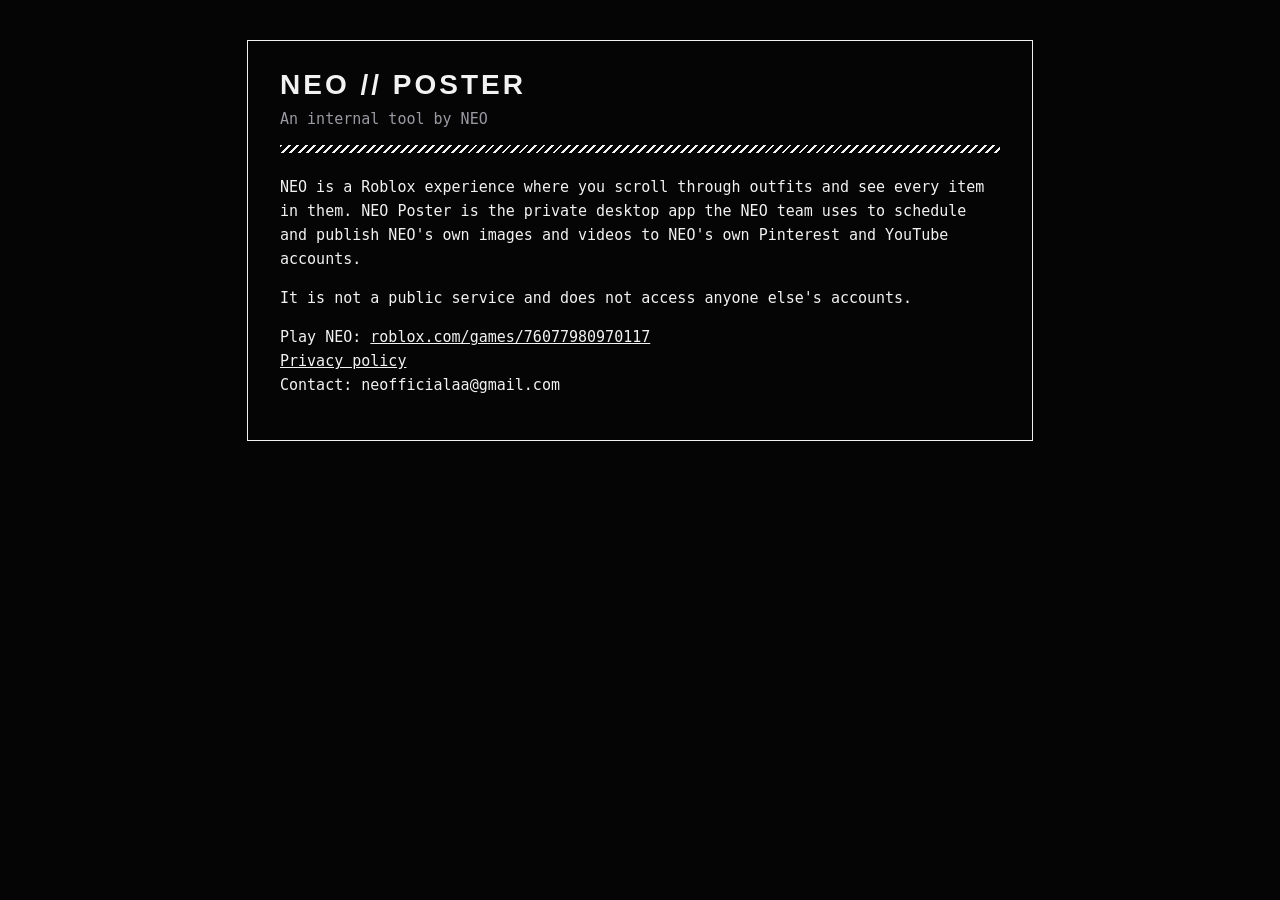
==== index.html @ d40787cd "Create index.html" ====
<!doctype html>
<html lang="en">
<head>
<meta charset="utf-8">
<meta name="viewport" content="width=device-width, initial-scale=1">
<title>NEO Poster</title>
<style>
body{margin:0;background:#050506;color:#f2f2f2;font:15px/1.6 Consolas,"Cascadia Mono",monospace;padding:40px 20px}
.box{max-width:720px;margin:0 auto;border:1.5px solid #f2f2f2;padding:28px 32px}
h1{font:600 28px Bahnschrift,"Segoe UI",sans-serif;letter-spacing:3px;margin:0 0 6px}
.hatch{height:8px;background:repeating-linear-gradient(135deg,#f2f2f2 0 2px,transparent 2px 6px);margin:14px 0 22px}
a{color:#f2f2f2}
.mut{color:#9a9aa2}
</style>
</head>
<body>
<div class="box">
  <h1>NEO // POSTER</h1>
  <div class="mut">An internal tool by NEO</div>
  <div class="hatch"></div>
  <p>NEO is a Roblox experience where you scroll through outfits and see every item in them.
  NEO Poster is the private desktop app the NEO team uses to schedule and publish NEO's own
  images and videos to NEO's own Pinterest and YouTube accounts.</p>
  <p>It is not a public service and does not access anyone else's accounts.</p>
  <p>Play NEO: <a href="https://www.roblox.com/games/76077980970117">roblox.com/games/76077980970117</a><br>
  <a href="privacy/">Privacy policy</a><br>
  Contact: neofficialaa@gmail.com</p>
</div>
</body>
</html>
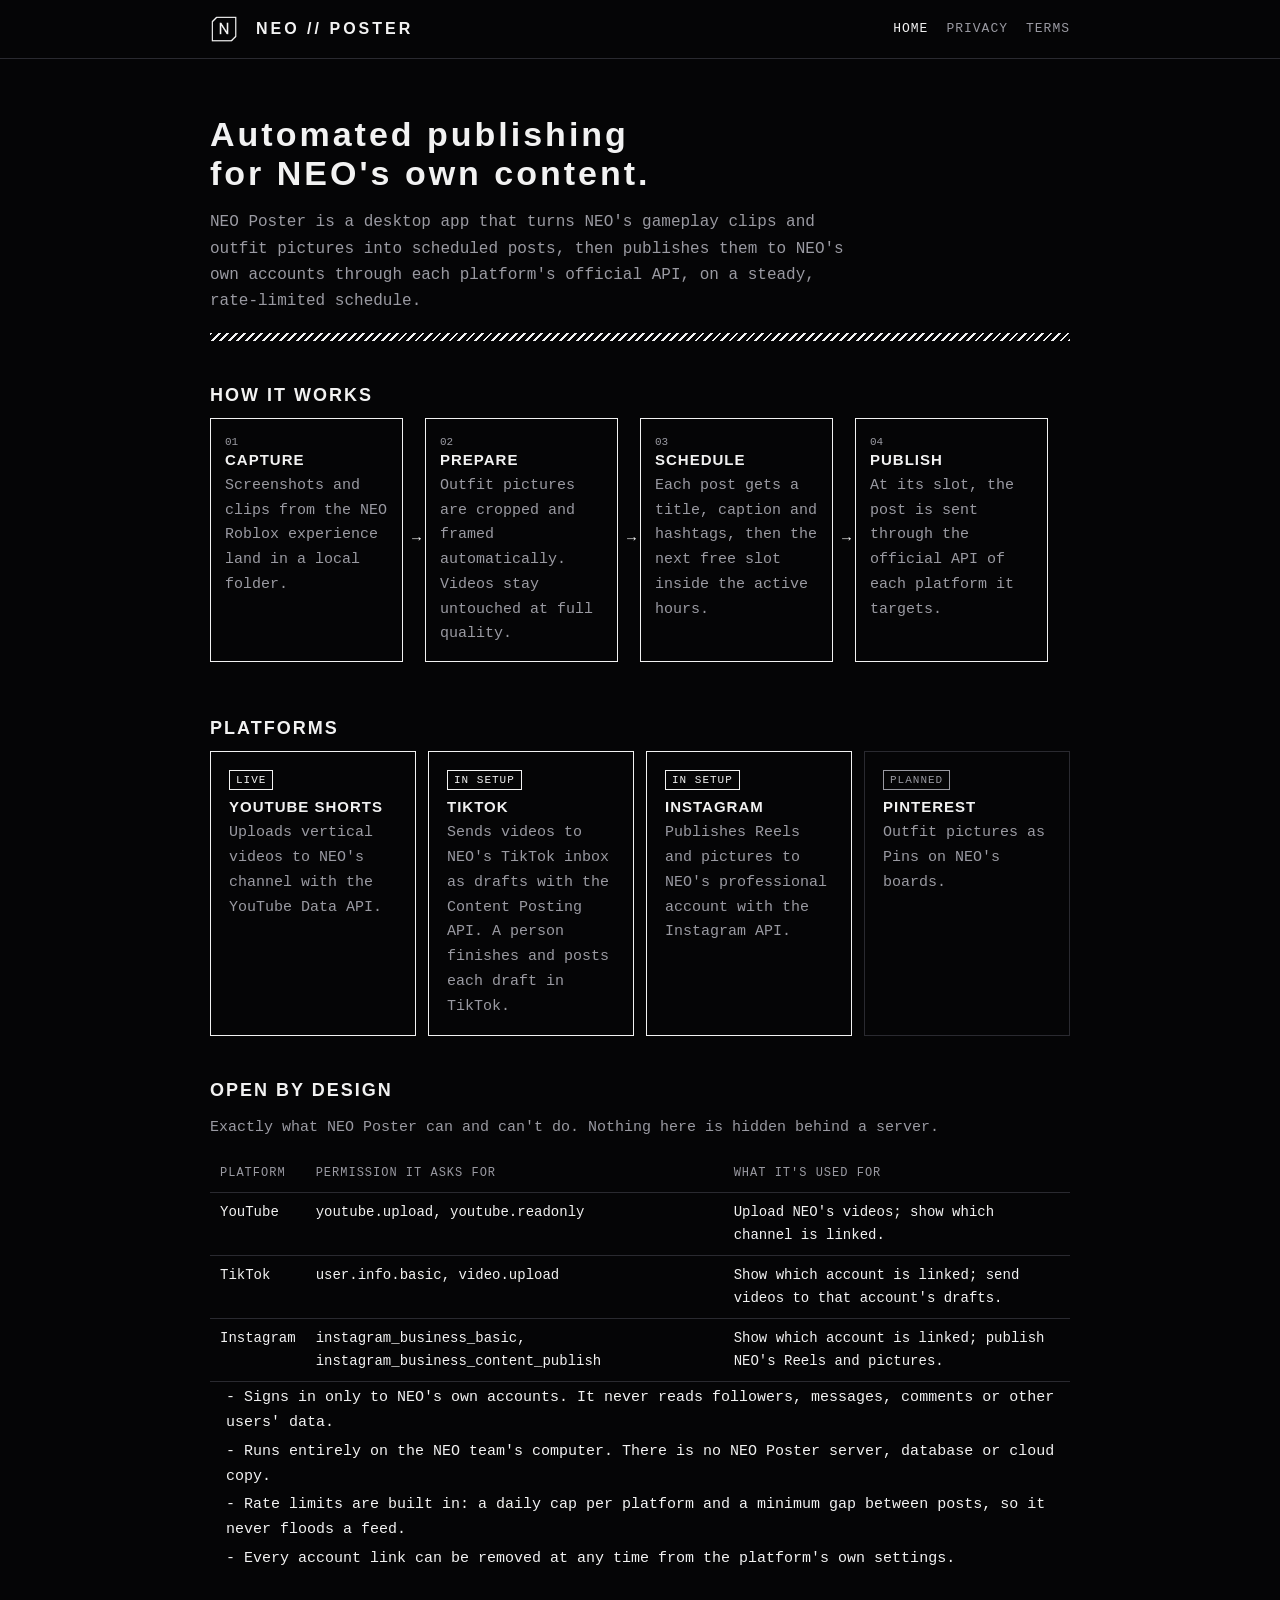
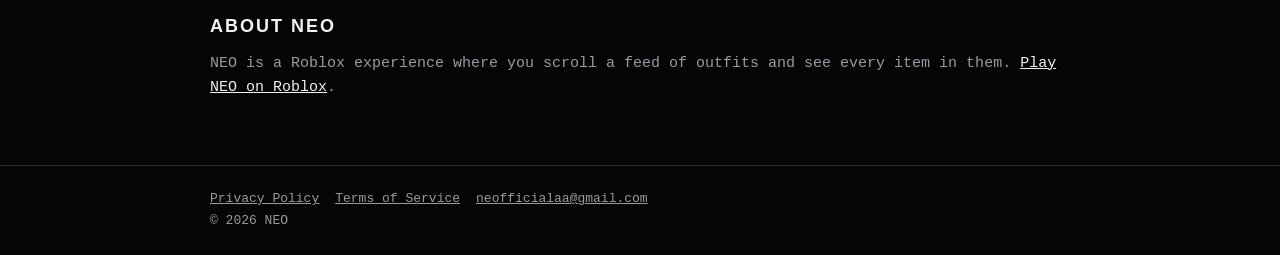
==== commit 0d7bbce2: "Rebuild site: home, terms, privacy update, TikTok verification" ====
--- a/index.html
+++ b/index.html
@@ -4,27 +4,54 @@
 <meta charset="utf-8">
 <meta name="viewport" content="width=device-width, initial-scale=1">
 <title>NEO Poster</title>
-<style>
-body{margin:0;background:#050506;color:#f2f2f2;font:15px/1.6 Consolas,"Cascadia Mono",monospace;padding:40px 20px}
-.box{max-width:720px;margin:0 auto;border:1.5px solid #f2f2f2;padding:28px 32px}
-h1{font:600 28px Bahnschrift,"Segoe UI",sans-serif;letter-spacing:3px;margin:0 0 6px}
-.hatch{height:8px;background:repeating-linear-gradient(135deg,#f2f2f2 0 2px,transparent 2px 6px);margin:14px 0 22px}
-a{color:#f2f2f2}
-.mut{color:#9a9aa2}
-</style>
+<meta name="description" content="NEO Poster is NEO's desktop tool for scheduling and publishing its own videos and images to its own social accounts.">
+<link rel="icon" href="icon.png">
+<link rel="stylesheet" href="style.css">
 </head>
 <body>
-<div class="box">
-  <h1>NEO // POSTER</h1>
-  <div class="mut">An internal tool by NEO</div>
+<nav><div class="wrap"><img src="icon.png" alt=""><b>NEO // POSTER</b>
+  <a href="./" class="on">HOME</a><a href="privacy/">PRIVACY</a><a href="terms/">TERMS</a></div></nav>
+
+<main class="wrap">
+  <h1>Automated publishing<br>for NEO's own content.</h1>
+  <p class="lead mut">NEO Poster is a desktop app that turns NEO's gameplay clips and outfit pictures into scheduled posts,
+  then publishes them to NEO's own accounts through each platform's official API, on a steady, rate-limited schedule.</p>
   <div class="hatch"></div>
-  <p>NEO is a Roblox experience where you scroll through outfits and see every item in them.
-  NEO Poster is the private desktop app the NEO team uses to schedule and publish NEO's own
-  images and videos to NEO's own Pinterest and YouTube accounts.</p>
-  <p>It is not a public service and does not access anyone else's accounts.</p>
-  <p>Play NEO: <a href="https://www.roblox.com/games/76077980970117">roblox.com/games/76077980970117</a><br>
-  <a href="privacy/">Privacy policy</a><br>
-  Contact: neofficialaa@gmail.com</p>
-</div>
+
+  <h2>HOW IT WORKS</h2>
+  <div class="flow">
+    <div class="step"><div class="n">01</div><h3>CAPTURE</h3><span class="mut">Screenshots and clips from the NEO Roblox experience land in a local folder.</span></div>
+    <div class="step"><div class="n">02</div><h3>PREPARE</h3><span class="mut">Outfit pictures are cropped and framed automatically. Videos stay untouched at full quality.</span></div>
+    <div class="step"><div class="n">03</div><h3>SCHEDULE</h3><span class="mut">Each post gets a title, caption and hashtags, then the next free slot inside the active hours.</span></div>
+    <div class="step"><div class="n">04</div><h3>PUBLISH</h3><span class="mut">At its slot, the post is sent through the official API of each platform it targets.</span></div>
+  </div>
+
+  <h2>PLATFORMS</h2>
+  <div class="grid">
+    <div class="card"><span class="tag">LIVE</span><h3>YOUTUBE SHORTS</h3><span class="mut">Uploads vertical videos to NEO's channel with the YouTube Data API.</span></div>
+    <div class="card"><span class="tag">IN SETUP</span><h3>TIKTOK</h3><span class="mut">Sends videos to NEO's TikTok inbox as drafts with the Content Posting API. A person finishes and posts each draft in TikTok.</span></div>
+    <div class="card"><span class="tag">IN SETUP</span><h3>INSTAGRAM</h3><span class="mut">Publishes Reels and pictures to NEO's professional account with the Instagram API.</span></div>
+    <div class="card dim"><span class="tag dim">PLANNED</span><h3>PINTEREST</h3><span class="mut">Outfit pictures as Pins on NEO's boards.</span></div>
+  </div>
+
+  <h2>OPEN BY DESIGN</h2>
+  <p class="mut">Exactly what NEO Poster can and can't do. Nothing here is hidden behind a server.</p>
+  <table>
+    <tr><th>PLATFORM</th><th>PERMISSION IT ASKS FOR</th><th>WHAT IT'S USED FOR</th></tr>
+    <tr><td>YouTube</td><td>youtube.upload, youtube.readonly</td><td>Upload NEO's videos; show which channel is linked.</td></tr>
+    <tr><td>TikTok</td><td>user.info.basic, video.upload</td><td>Show which account is linked; send videos to that account's drafts.</td></tr>
+    <tr><td>Instagram</td><td>instagram_business_basic, instagram_business_content_publish</td><td>Show which account is linked; publish NEO's Reels and pictures.</td></tr>
+  </table>
+  <p class="li">Signs in only to NEO's own accounts. It never reads followers, messages, comments or other users' data.</p>
+  <p class="li">Runs entirely on the NEO team's computer. There is no NEO Poster server, database or cloud copy.</p>
+  <p class="li">Rate limits are built in: a daily cap per platform and a minimum gap between posts, so it never floods a feed.</p>
+  <p class="li">Every account link can be removed at any time from the platform's own settings.</p>
+
+  <h2>ABOUT NEO</h2>
+  <p class="mut">NEO is a Roblox experience where you scroll a feed of outfits and see every item in them.
+  <a href="https://www.roblox.com/games/76077980970117">Play NEO on Roblox</a>.</p>
+</main>
+
+<footer><div class="wrap"><a href="privacy/">Privacy Policy</a><a href="terms/">Terms of Service</a><a href="mailto:neofficialaa@gmail.com">neofficialaa@gmail.com</a><br>&copy; 2026 NEO</div></footer>
 </body>
 </html>
--- a/style.css
+++ b/style.css
@@ -0,0 +1,34 @@
+:root{--fg:#f2f2f2;--mut:#9a9aa2;--bg:#050506;--line:#2a2a30}
+*{box-sizing:border-box}
+body{margin:0;background:var(--bg);color:var(--fg);font:15px/1.65 Consolas,"Cascadia Mono",ui-monospace,monospace}
+a{color:var(--fg)}
+.wrap{max-width:900px;margin:0 auto;padding:0 20px}
+nav{border-bottom:1px solid var(--line)}
+nav .wrap{display:flex;align-items:center;gap:18px;height:58px}
+nav img{width:28px;height:28px}
+nav b{font:600 16px Bahnschrift,"Segoe UI",sans-serif;letter-spacing:3px;margin-right:auto}
+nav a{text-decoration:none;color:var(--mut);font-size:13px;letter-spacing:1px}
+nav a:hover,nav a.on{color:var(--fg)}
+h1{font:600 34px/1.15 Bahnschrift,"Segoe UI",sans-serif;letter-spacing:3px;margin:56px 0 10px}
+h2{font:600 18px Bahnschrift,"Segoe UI",sans-serif;letter-spacing:2px;margin:44px 0 12px}
+h3{font:600 15px Bahnschrift,"Segoe UI",sans-serif;letter-spacing:1px;margin:0 0 6px}
+.mut{color:var(--mut)}
+.hatch{height:8px;background:repeating-linear-gradient(135deg,var(--fg) 0 2px,transparent 2px 6px);margin:18px 0 26px}
+.lead{font-size:16px;max-width:640px}
+.grid{display:grid;grid-template-columns:repeat(auto-fit,minmax(200px,1fr));gap:12px}
+.card{border:1.5px solid var(--fg);padding:16px 18px}
+.card.dim{border-color:var(--line)}
+.tag{display:inline-block;font-size:11px;letter-spacing:1px;border:1px solid var(--fg);padding:0 6px;margin-bottom:8px}
+.tag.dim{border-color:var(--mut);color:var(--mut)}
+.flow{display:flex;flex-wrap:wrap;align-items:stretch;gap:0}
+.flow .step{flex:1 1 150px;border:1.5px solid var(--fg);padding:14px;margin:0 22px 12px 0;position:relative}
+.flow .step:not(:last-child)::after{content:"\2192";position:absolute;right:-19px;top:50%;transform:translateY(-50%)}
+.flow .n{font-size:11px;color:var(--mut)}
+table{width:100%;border-collapse:collapse;font-size:14px}
+td,th{text-align:left;padding:8px 10px;border-bottom:1px solid var(--line);vertical-align:top}
+th{color:var(--mut);font-weight:normal;letter-spacing:1px;font-size:12px}
+.li{padding-left:16px;margin:4px 0}.li::before{content:"- "}
+footer{border-top:1px solid var(--line);margin-top:64px;padding:22px 0;font-size:13px;color:var(--mut)}
+footer a{color:var(--mut);margin-right:16px}
+.doc{max-width:760px}
+@media (max-width:560px){h1{font-size:26px}.flow .step{margin-right:0}.flow .step::after{display:none}}
